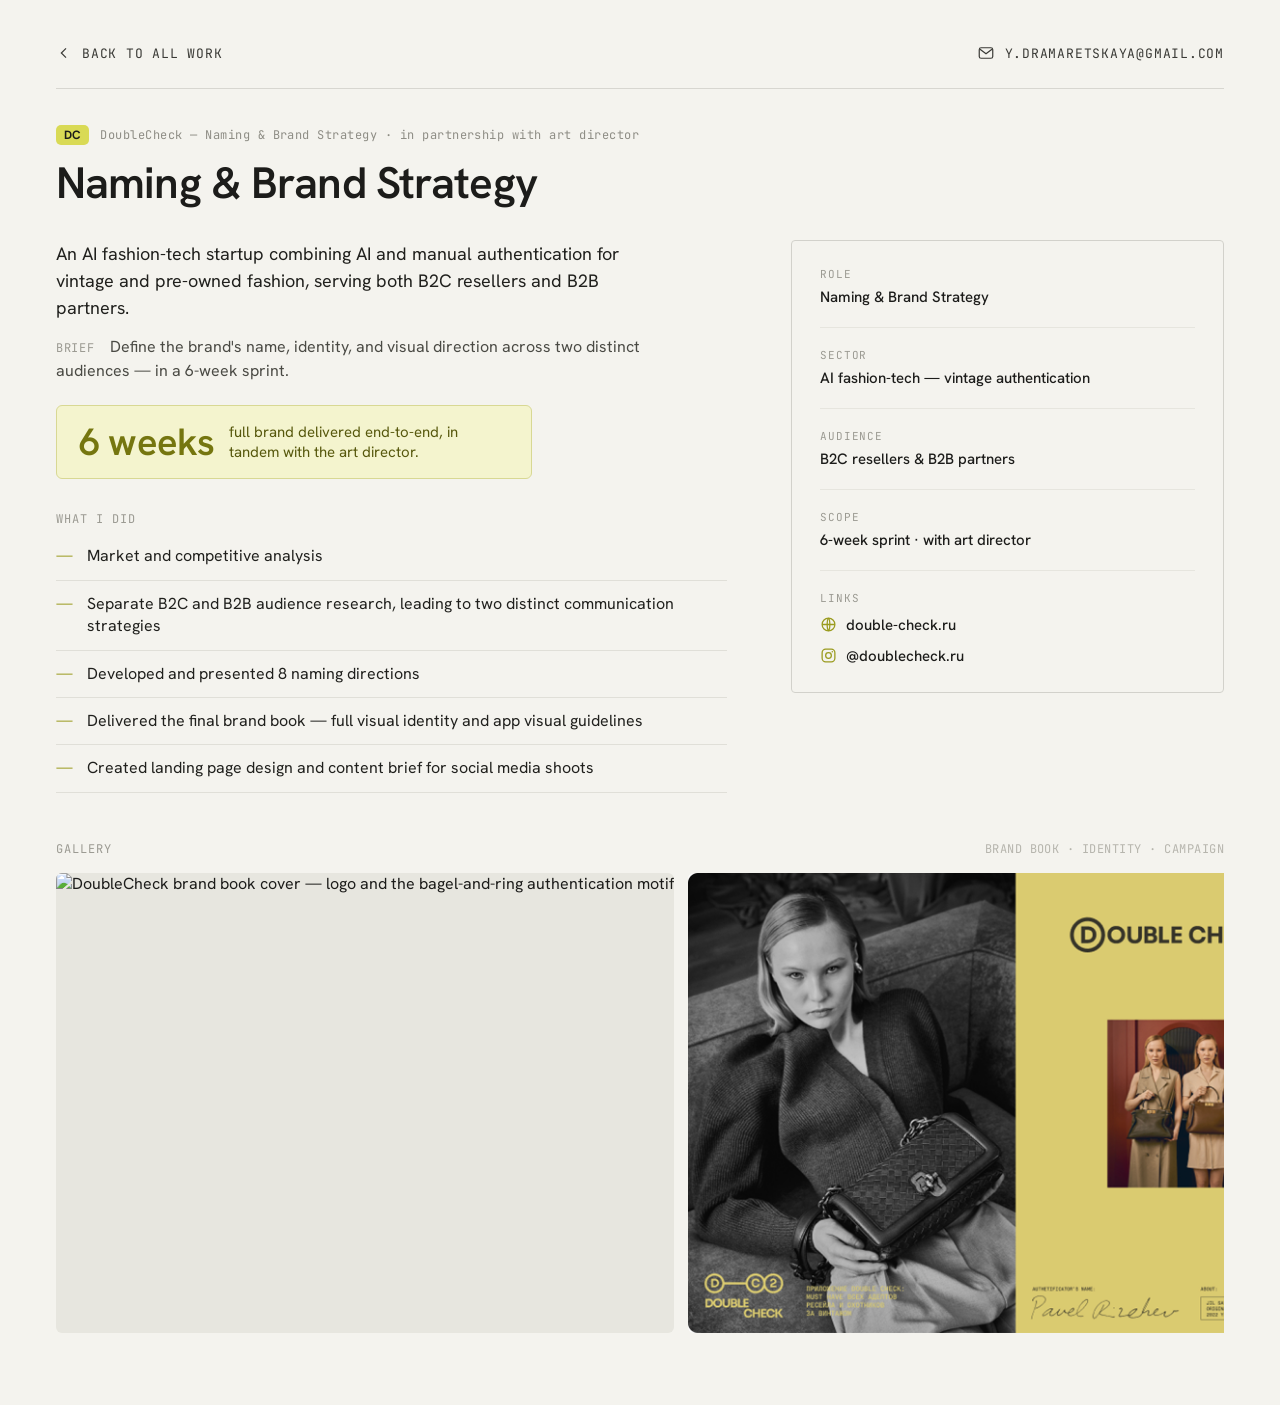
==== cases/doublecheck.html @ 15976e36 "Add files via upload" ====
<!DOCTYPE html>
<html lang="en">
<head>
<meta charset="utf-8">
<meta name="viewport" content="width=device-width, initial-scale=1">
<title>DoubleCheck — Naming &amp; Brand Strategy — Yana Dramaretskaya</title>
<link rel="preconnect" href="https://fonts.googleapis.com">
<link rel="preconnect" href="https://fonts.gstatic.com" crossorigin>
<link href="https://fonts.googleapis.com/css2?family=Hanken+Grotesk:wght@400;500;600;700&family=JetBrains+Mono:wght@400;500&display=swap" rel="stylesheet">
<style>
  * { box-sizing: border-box; }
  html, body { margin: 0; padding: 0; }
  body { background: #f4f3ee; }
  ::selection { background: #ecec9b; }
</style>
</head>
<body>
<div style="min-height: 100vh; background: #f4f3ee; font-family: 'Hanken Grotesk', sans-serif; color: #1c1c1a; -webkit-font-smoothing: antialiased; padding: 44px 56px 64px;">

  <!-- Top bar -->
  <header style="display: flex; align-items: center; justify-content: space-between; max-width: 1360px; margin: 0 auto;">
    <a href="../index.html" style="display: inline-flex; align-items: center; gap: 10px; font-family: 'JetBrains Mono', monospace; font-size: 13px; letter-spacing: 0.06em; color: #3a3a36; text-decoration: none;">
      <svg width="16" height="16" viewBox="0 0 24 24" fill="none" stroke="currentColor" stroke-width="1.8"><path d="M15 5l-7 7 7 7"></path></svg>
      BACK TO ALL WORK
    </a>
    <a href="mailto:Y.DRAMARETSKAYA@GMAIL.COM" style="display: inline-flex; align-items: center; gap: 10px; font-family: 'JetBrains Mono', monospace; font-size: 13px; letter-spacing: 0.06em; color: #3a3a36; text-decoration: none;">
      <svg width="18" height="18" viewBox="0 0 24 24" fill="none" stroke="currentColor" stroke-width="1.6"><rect x="3" y="5" width="18" height="14" rx="2.5"></rect><path d="M4 7l8 6 8-6"></path></svg>
      Y.DRAMARETSKAYA@GMAIL.COM
    </a>
  </header>

  <div style="max-width: 1360px; margin: 26px auto 0; height: 1px; background: #d7d6d0;"></div>

  <!-- Hero -->
  <section style="max-width: 1360px; margin: 36px auto 0;">
    <div style="display: flex; align-items: center; gap: 11px; font-family: 'JetBrains Mono', monospace; font-size: 12px; letter-spacing: 0.04em; color: #8e8d85; margin-bottom: 16px;">
      <span style="display: inline-flex; padding: 0 8px; height: 20px; border-radius: 5px; background: #d9da55; align-items: center; justify-content: center; color: #1c1c1a; font-family: 'Hanken Grotesk', sans-serif; font-weight: 700; font-size: 12px; letter-spacing: 0.02em;">DC</span>
      DoubleCheck — Naming &amp; Brand Strategy · in partnership with art director
    </div>
    <h1 style="font-size: 44px; line-height: 1.02; letter-spacing: -0.02em; font-weight: 600; margin: 0; max-width: 1100px;">Naming &amp; Brand Strategy</h1>
  </section>

  <!-- Body grid -->
  <main style="max-width: 1360px; margin: 34px auto 0; display: grid; grid-template-columns: minmax(0, 1.55fr) minmax(0, 1fr); gap: 64px; align-items: start;">

    <!-- Left: narrative -->
    <div>
      <p style="font-size: 18px; line-height: 1.5; margin: 0 0 14px; max-width: 600px; color: #20201d;">An AI fashion-tech startup combining AI and manual authentication for vintage and pre-owned fashion, serving both B2C resellers and B2B partners.</p>
      <p style="font-size: 16px; line-height: 1.5; margin: 0 0 22px; max-width: 600px; color: #4a4a44;"><span style="font-family: 'JetBrains Mono', monospace; font-size: 12px; letter-spacing: 0.06em; color: #9b9a92;">BRIEF&nbsp;&nbsp;</span>Define the brand's name, identity, and visual direction across two distinct audiences — in a 6-week sprint.</p>

      <div style="display: inline-flex; align-items: center; gap: 14px; margin: 0 0 32px; padding: 16px 22px; border: 1px solid #d8d893; background: #f4f4ce; border-radius: 6px;">
        <span style="font-size: 38px; font-weight: 600; letter-spacing: -0.02em; color: #75760f; line-height: 1;">6 weeks</span>
        <span style="font-size: 15px; line-height: 1.35; color: #57580d; max-width: 280px;">full brand delivered end-to-end, in tandem with the art director.</span>
      </div>

      <div style="font-family: 'JetBrains Mono', monospace; font-size: 12px; letter-spacing: 0.08em; color: #9b9a92; margin-bottom: 6px;">WHAT I DID</div>
      <ul style="list-style: none; margin: 0; padding: 0; display: flex; flex-direction: column;">
        <li style="display: flex; gap: 14px; align-items: baseline; padding: 12px 0; border-bottom: 1px solid #e0dfd8; font-size: 16px; line-height: 1.4; color: #20201d;"><span style="color: #9a9b1e;">—</span>Market and competitive analysis</li>
        <li style="display: flex; gap: 14px; align-items: baseline; padding: 12px 0; border-bottom: 1px solid #e0dfd8; font-size: 16px; line-height: 1.4; color: #20201d;"><span style="color: #9a9b1e;">—</span>Separate B2C and B2B audience research, leading to two distinct communication strategies</li>
        <li style="display: flex; gap: 14px; align-items: baseline; padding: 12px 0; border-bottom: 1px solid #e0dfd8; font-size: 16px; line-height: 1.4; color: #20201d;"><span style="color: #9a9b1e;">—</span>Developed and presented 8 naming directions</li>
        <li style="display: flex; gap: 14px; align-items: baseline; padding: 12px 0; border-bottom: 1px solid #e0dfd8; font-size: 16px; line-height: 1.4; color: #20201d;"><span style="color: #9a9b1e;">—</span>Delivered the final brand book — full visual identity and app visual guidelines</li>
        <li style="display: flex; gap: 14px; align-items: baseline; padding: 12px 0; border-bottom: 1px solid #e0dfd8; font-size: 16px; line-height: 1.4; color: #20201d;"><span style="color: #9a9b1e;">—</span>Created landing page design and content brief for social media shoots</li>
      </ul>
    </div>

    <!-- Right: meta -->
    <aside style="border: 1px solid #d2d1cb; border-radius: 4px; padding: 26px 28px; position: sticky; top: 44px;">
      <div style="display: flex; flex-direction: column; gap: 20px;">
        <div>
          <div style="font-family: 'JetBrains Mono', monospace; font-size: 11px; letter-spacing: 0.08em; color: #9b9a92; margin-bottom: 6px;">ROLE</div>
          <div style="font-size: 15px; font-weight: 500;">Naming &amp; Brand Strategy</div>
        </div>
        <div style="height: 1px; background: #e6e5de;"></div>
        <div>
          <div style="font-family: 'JetBrains Mono', monospace; font-size: 11px; letter-spacing: 0.08em; color: #9b9a92; margin-bottom: 6px;">SECTOR</div>
          <div style="font-size: 15px; font-weight: 500;">AI fashion-tech — vintage authentication</div>
        </div>
        <div style="height: 1px; background: #e6e5de;"></div>
        <div>
          <div style="font-family: 'JetBrains Mono', monospace; font-size: 11px; letter-spacing: 0.08em; color: #9b9a92; margin-bottom: 6px;">AUDIENCE</div>
          <div style="font-size: 15px; font-weight: 500;">B2C resellers &amp; B2B partners</div>
        </div>
        <div style="height: 1px; background: #e6e5de;"></div>
        <div>
          <div style="font-family: 'JetBrains Mono', monospace; font-size: 11px; letter-spacing: 0.08em; color: #9b9a92; margin-bottom: 6px;">SCOPE</div>
          <div style="font-size: 15px; font-weight: 500;">6-week sprint · with art director</div>
        </div>
        <div style="height: 1px; background: #e6e5de;"></div>
        <div>
          <div style="font-family: 'JetBrains Mono', monospace; font-size: 11px; letter-spacing: 0.08em; color: #9b9a92; margin-bottom: 10px;">LINKS</div>
          <div style="display: flex; flex-direction: column; gap: 11px;">
            <a href="https://double-check.ru/" target="_blank" rel="noopener" style="display: inline-flex; align-items: center; gap: 9px; font-size: 15px; font-weight: 500; color: #1c1c1a; text-decoration: none;">
              <svg width="17" height="17" viewBox="0 0 24 24" fill="none" stroke="#9a9b1e" stroke-width="1.8"><circle cx="12" cy="12" r="9"></circle><path d="M3 12h18M12 3c2.5 2.5 2.5 15.5 0 18M12 3c-2.5 2.5-2.5 15.5 0 18"></path></svg>
              double-check.ru
            </a>
            <a href="https://www.instagram.com/doublecheck.ru" target="_blank" rel="noopener" style="display: inline-flex; align-items: center; gap: 9px; font-size: 15px; font-weight: 500; color: #1c1c1a; text-decoration: none;">
              <svg width="17" height="17" viewBox="0 0 24 24" fill="none" stroke="#9a9b1e" stroke-width="1.8"><rect x="3" y="3" width="18" height="18" rx="5"></rect><circle cx="12" cy="12" r="4"></circle><circle cx="17.4" cy="6.6" r="1.1" fill="#9a9b1e" stroke="none"></circle></svg>
              @doublecheck.ru
            </a>
          </div>
        </div>
      </div>
    </aside>
  </main>

  <!-- Gallery -->
  <section style="max-width: 1360px; margin: 48px auto 0;">
    <div style="display: flex; align-items: baseline; justify-content: space-between; margin-bottom: 16px;">
      <div style="font-family: 'JetBrains Mono', monospace; font-size: 12px; letter-spacing: 0.08em; color: #9b9a92;">GALLERY</div>
      <div style="font-family: 'JetBrains Mono', monospace; font-size: 12px; letter-spacing: 0.04em; color: #b6b5ad;">BRAND BOOK · IDENTITY · CAMPAIGN</div>
    </div>
    <div style="display: flex; gap: 14px; overflow-x: auto; padding-bottom: 8px; scroll-snap-type: x mandatory; -webkit-overflow-scrolling: touch;">
      <figure style="margin: 0; flex: none; height: 460px; border-radius: 6px; overflow: hidden; background: #e7e6df; scroll-snap-align: start;"><img src="../assets/images/dc-cover.jpg" alt="DoubleCheck brand book cover — logo and the bagel-and-ring authentication motif" style="height: 100%; width: auto; display: block;" loading="lazy"></figure>
      <figure style="margin: 0; flex: none; height: 460px; border-radius: 6px; overflow: hidden; background: #e7e6df; scroll-snap-align: start;"><img src="../assets/images/dc-brandbook.jpg" alt="Brand book spread — campaign portrait and authenticator's certificate layout" style="height: 100%; width: auto; display: block;" loading="lazy"></figure>
      <figure style="margin: 0; flex: none; height: 460px; border-radius: 6px; overflow: hidden; background: #e7e6df; scroll-snap-align: start;"><img src="../assets/images/dc-logo-shoot.jpg" alt="Campaign image — DoubleCheck app icon over a black-and-white fashion shoot" style="height: 100%; width: auto; display: block;" loading="lazy"></figure>
    </div>
  </section>

</div>
</body>
</html>
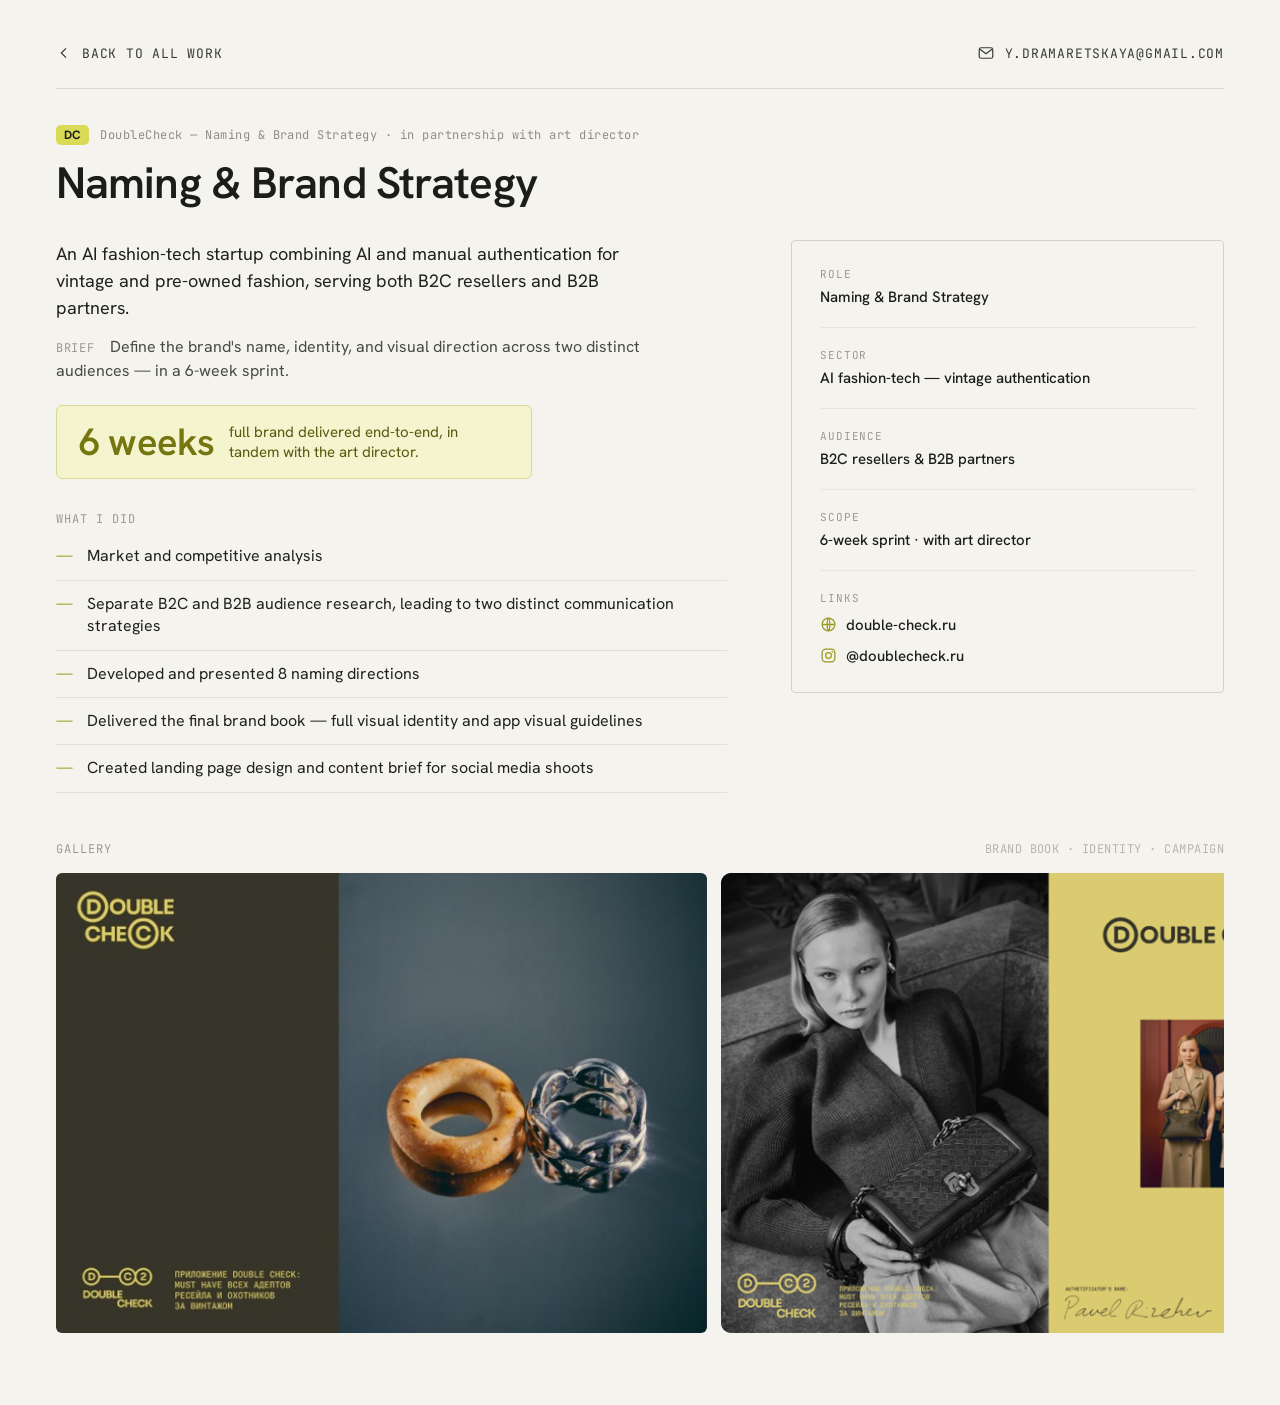
==== commit 92aac5f4: "Add files via upload" ====
--- a/cases/doublecheck.html
+++ b/cases/doublecheck.html
@@ -12,6 +12,26 @@
   html, body { margin: 0; padding: 0; }
   body { background: #f4f3ee; }
   ::selection { background: #ecec9b; }
+  img { max-width: 100%; }
+
+  /* Tablet & mobile: one column, tighter spacing */
+  @media (max-width: 900px) {
+    body > div:first-child { padding: 24px 20px 56px !important; }
+    header { flex-wrap: wrap; row-gap: 12px; column-gap: 16px; }
+    h1 { font-size: 32px !important; line-height: 1.08 !important; }
+    main { grid-template-columns: 1fr !important; gap: 36px !important; margin-top: 26px !important; }
+    main aside { position: static !important; }
+    main p { font-size: 16px !important; max-width: none !important; }
+    section > div[style*="justify-content: space-between"] { flex-wrap: wrap; gap: 6px 16px; }
+    [style*="grid-template-columns: repeat("] { grid-template-columns: repeat(2, 1fr) !important; gap: 10px !important; }
+  }
+
+  /* Small phones */
+  @media (max-width: 420px) {
+    body > div:first-child { padding: 20px 16px 48px !important; }
+    header a { font-size: 11px !important; letter-spacing: 0.03em !important; gap: 7px !important; }
+    h1 { font-size: 28px !important; }
+  }
 </style>
 </head>
 <body>
